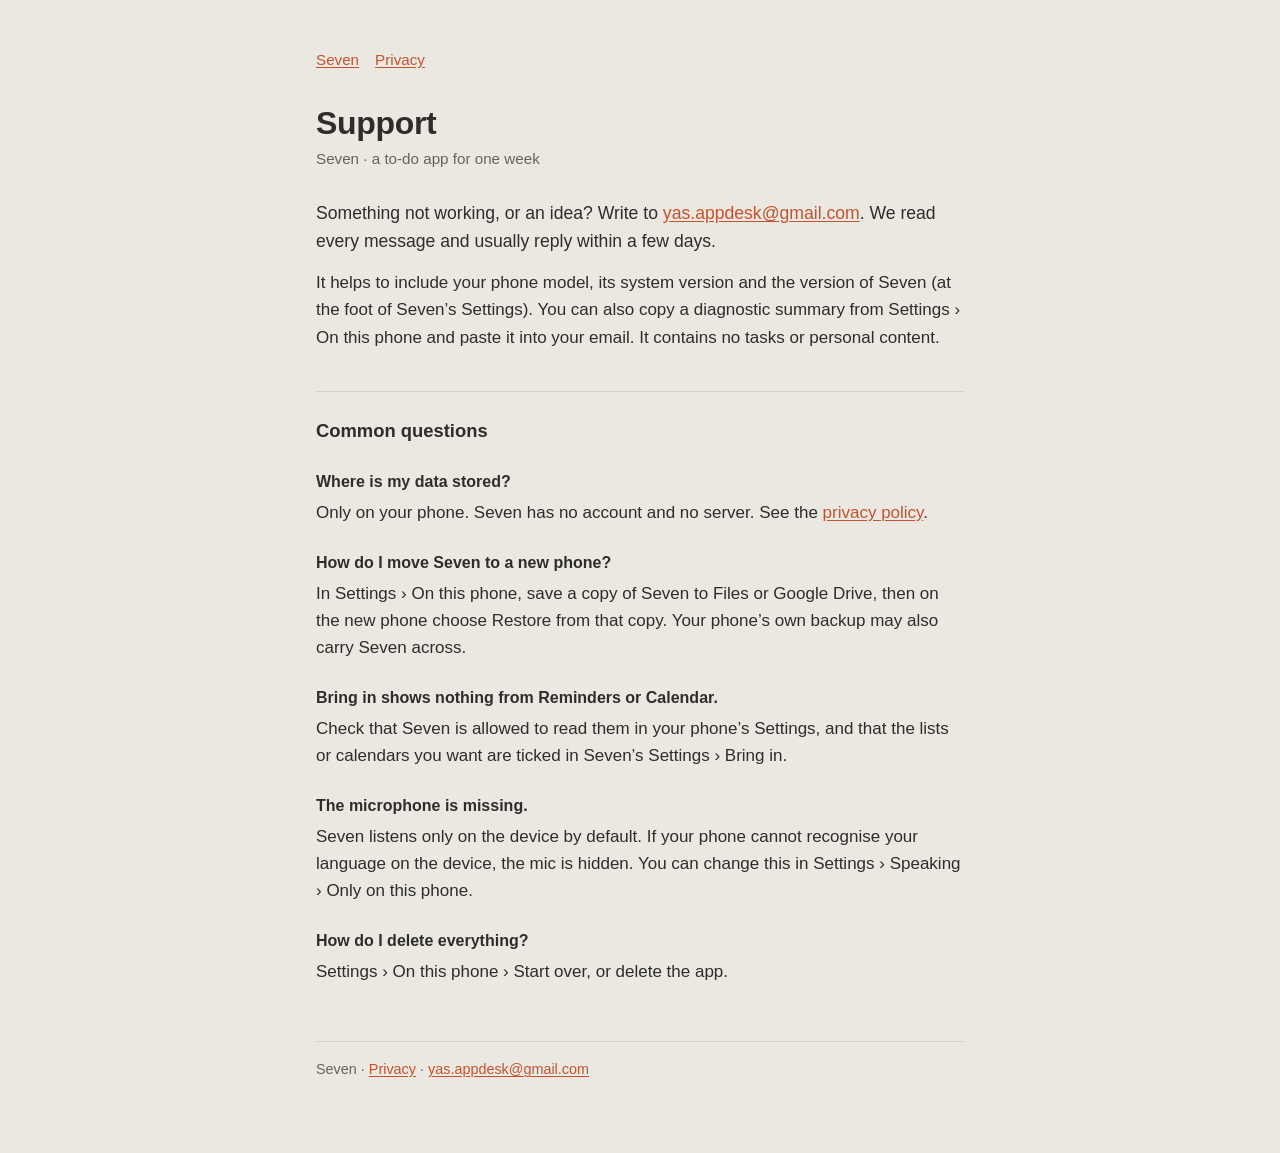
==== seven/support.html @ c4c127c9 "Privacy policy and support page for Seven Co-Authored-By: Claude Opus 5.5 <noreply@anthropic.com>" ====
<!doctype html>
<html lang="en">
<head>
<meta charset="utf-8">
<meta name="viewport" content="width=device-width, initial-scale=1">
<title>Seven Support</title>
<meta name="description" content="Help and contact for the Seven app.">
<link rel="stylesheet" href="../style.css">
</head>
<body>
<main>
<nav><a href="./">Seven</a><a href="privacy.html">Privacy</a></nav>

<h1>Support</h1>
<p class="meta">Seven · a to-do app for one week</p>

<p class="lede">Something not working, or an idea? Write to <a href="mailto:yas.appdesk@gmail.com">yas.appdesk@gmail.com</a>. We read every message and usually reply within a few days.</p>
<p>It helps to include your phone model, its system version and the version of Seven (at the foot of Seven’s Settings). You can also copy a diagnostic summary from Settings › On this phone and paste it into your email. It contains no tasks or personal content.</p>

<h2>Common questions</h2>

<h3>Where is my data stored?</h3>
<p>Only on your phone. Seven has no account and no server. See the <a href="privacy.html">privacy policy</a>.</p>

<h3>How do I move Seven to a new phone?</h3>
<p>In Settings › On this phone, save a copy of Seven to Files or Google Drive, then on the new phone choose Restore from that copy. Your phone’s own backup may also carry Seven across.</p>

<h3>Bring in shows nothing from Reminders or Calendar.</h3>
<p>Check that Seven is allowed to read them in your phone’s Settings, and that the lists or calendars you want are ticked in Seven’s Settings › Bring in.</p>

<h3>The microphone is missing.</h3>
<p>Seven listens only on the device by default. If your phone cannot recognise your language on the device, the mic is hidden. You can change this in Settings › Speaking › Only on this phone.</p>

<h3>How do I delete everything?</h3>
<p>Settings › On this phone › Start over, or delete the app.</p>

<footer>Seven · <a href="privacy.html">Privacy</a> · <a href="mailto:yas.appdesk@gmail.com">yas.appdesk@gmail.com</a></footer>
</main>
</body>
</html>
---- style.css ----
:root {
  --paper: #EBE8E2;
  --ink: #2E2D2B;
  --quiet: #68625B;
  --line: #D6D1C8;
  --accent: #C4532D;
}
@media (prefers-color-scheme: dark) {
  :root {
    --paper: #2E2D2B;
    --ink: #EBE8E2;
    --quiet: #A8A298;
    --line: #45433F;
    --accent: #F0885F;
  }
}
* { box-sizing: border-box; }
html { -webkit-text-size-adjust: 100%; }
body {
  margin: 0;
  background: var(--paper);
  color: var(--ink);
  font: 17px/1.6 -apple-system, BlinkMacSystemFont, "Segoe UI", Roboto, Helvetica, Arial, sans-serif;
}
main { max-width: 680px; margin: 0 auto; padding: 48px 16px 72px; }
h1 { font-size: 2rem; line-height: 1.2; margin: 0 0 4px; letter-spacing: -0.01em; }
h2 { font-size: 1.15rem; margin: 40px 0 8px; padding-top: 24px; border-top: 1px solid var(--line); }
h3 { font-size: 1rem; margin: 24px 0 4px; }
p, ul { margin: 0 0 14px; }
ul { padding-left: 1.2em; }
li { margin-bottom: 6px; }
a { color: var(--accent); text-underline-offset: 2px; }
.meta { color: var(--quiet); font-size: 0.95rem; margin-bottom: 28px; }
.lede { font-size: 1.1rem; }
.summary { border: 1px solid var(--line); border-radius: 12px; padding: 16px 20px; margin: 24px 0; }
.summary ul { margin: 0; }
nav { font-size: 0.95rem; margin-bottom: 32px; }
nav a { margin-right: 16px; }
footer { color: var(--quiet); font-size: 0.9rem; margin-top: 56px; padding-top: 16px; border-top: 1px solid var(--line); }
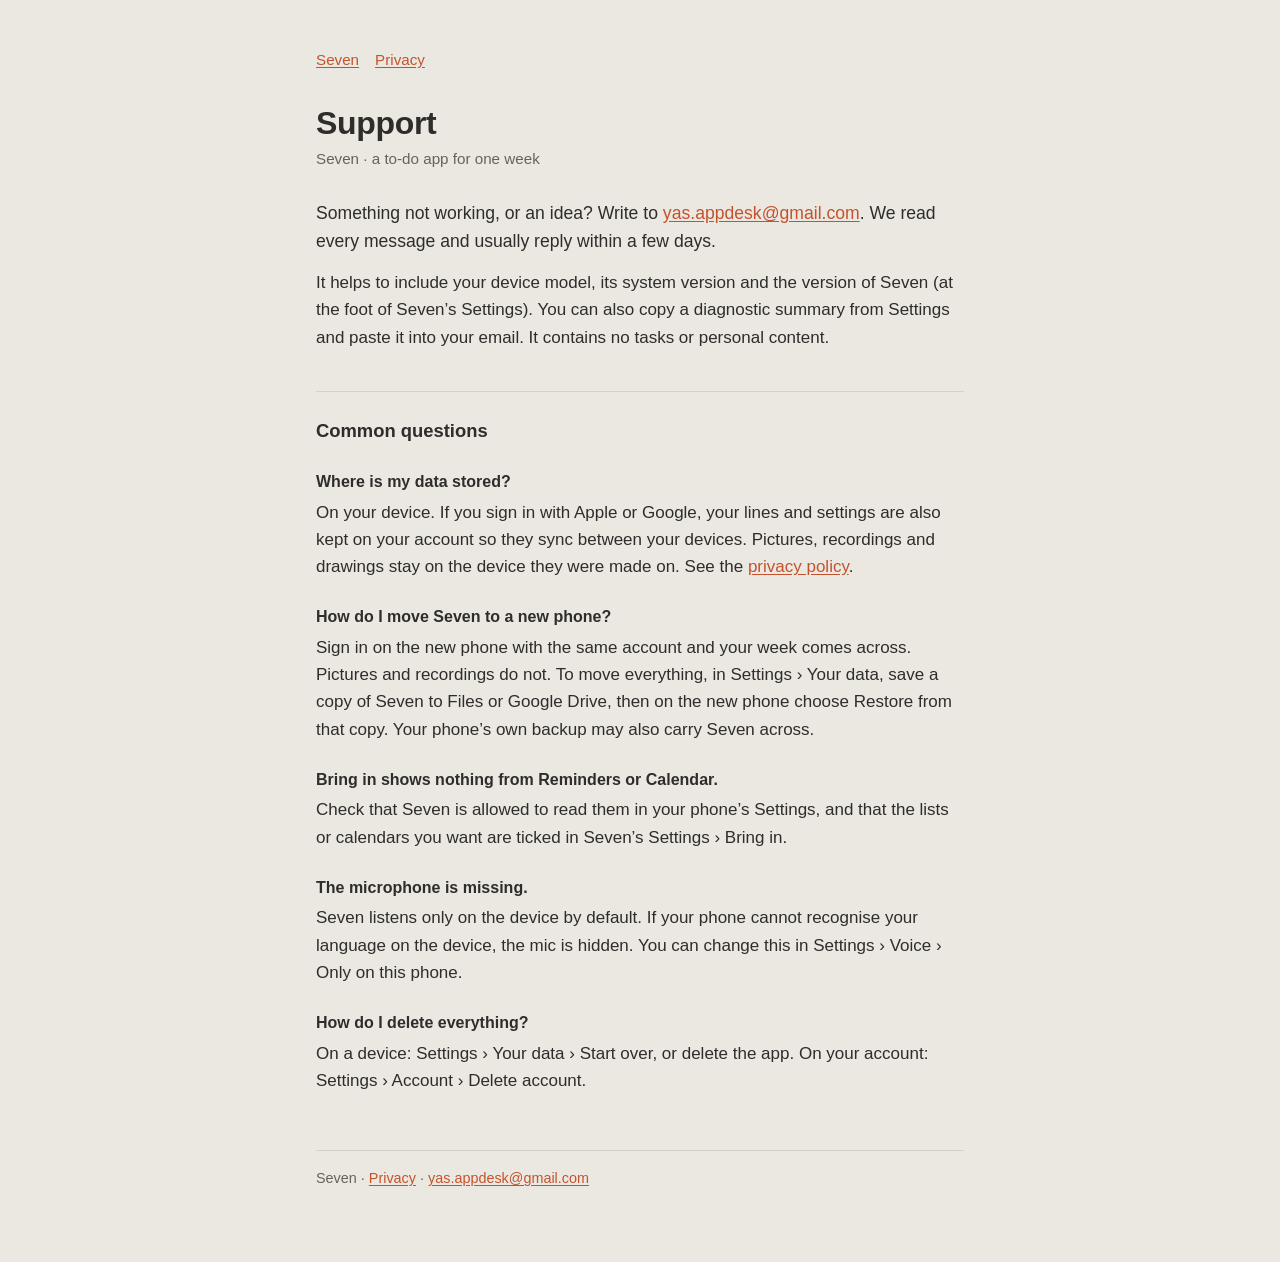
==== commit 74ea1f60: "Seven's policy says what the account keeps Sign-in and sync shipped after the first version: the pol" ====
--- a/seven/support.html
+++ b/seven/support.html
@@ -15,24 +15,24 @@
 <p class="meta">Seven · a to-do app for one week</p>
 
 <p class="lede">Something not working, or an idea? Write to <a href="mailto:yas.appdesk@gmail.com">yas.appdesk@gmail.com</a>. We read every message and usually reply within a few days.</p>
-<p>It helps to include your phone model, its system version and the version of Seven (at the foot of Seven’s Settings). You can also copy a diagnostic summary from Settings › On this phone and paste it into your email. It contains no tasks or personal content.</p>
+<p>It helps to include your device model, its system version and the version of Seven (at the foot of Seven’s Settings). You can also copy a diagnostic summary from Settings and paste it into your email. It contains no tasks or personal content.</p>
 
 <h2>Common questions</h2>
 
 <h3>Where is my data stored?</h3>
-<p>Only on your phone. Seven has no account and no server. See the <a href="privacy.html">privacy policy</a>.</p>
+<p>On your device. If you sign in with Apple or Google, your lines and settings are also kept on your account so they sync between your devices. Pictures, recordings and drawings stay on the device they were made on. See the <a href="privacy.html">privacy policy</a>.</p>
 
 <h3>How do I move Seven to a new phone?</h3>
-<p>In Settings › On this phone, save a copy of Seven to Files or Google Drive, then on the new phone choose Restore from that copy. Your phone’s own backup may also carry Seven across.</p>
+<p>Sign in on the new phone with the same account and your week comes across. Pictures and recordings do not. To move everything, in Settings › Your data, save a copy of Seven to Files or Google Drive, then on the new phone choose Restore from that copy. Your phone’s own backup may also carry Seven across.</p>
 
 <h3>Bring in shows nothing from Reminders or Calendar.</h3>
 <p>Check that Seven is allowed to read them in your phone’s Settings, and that the lists or calendars you want are ticked in Seven’s Settings › Bring in.</p>
 
 <h3>The microphone is missing.</h3>
-<p>Seven listens only on the device by default. If your phone cannot recognise your language on the device, the mic is hidden. You can change this in Settings › Speaking › Only on this phone.</p>
+<p>Seven listens only on the device by default. If your phone cannot recognise your language on the device, the mic is hidden. You can change this in Settings › Voice › Only on this phone.</p>
 
 <h3>How do I delete everything?</h3>
-<p>Settings › On this phone › Start over, or delete the app.</p>
+<p>On a device: Settings › Your data › Start over, or delete the app. On your account: Settings › Account › Delete account.</p>
 
 <footer>Seven · <a href="privacy.html">Privacy</a> · <a href="mailto:yas.appdesk@gmail.com">yas.appdesk@gmail.com</a></footer>
 </main>
